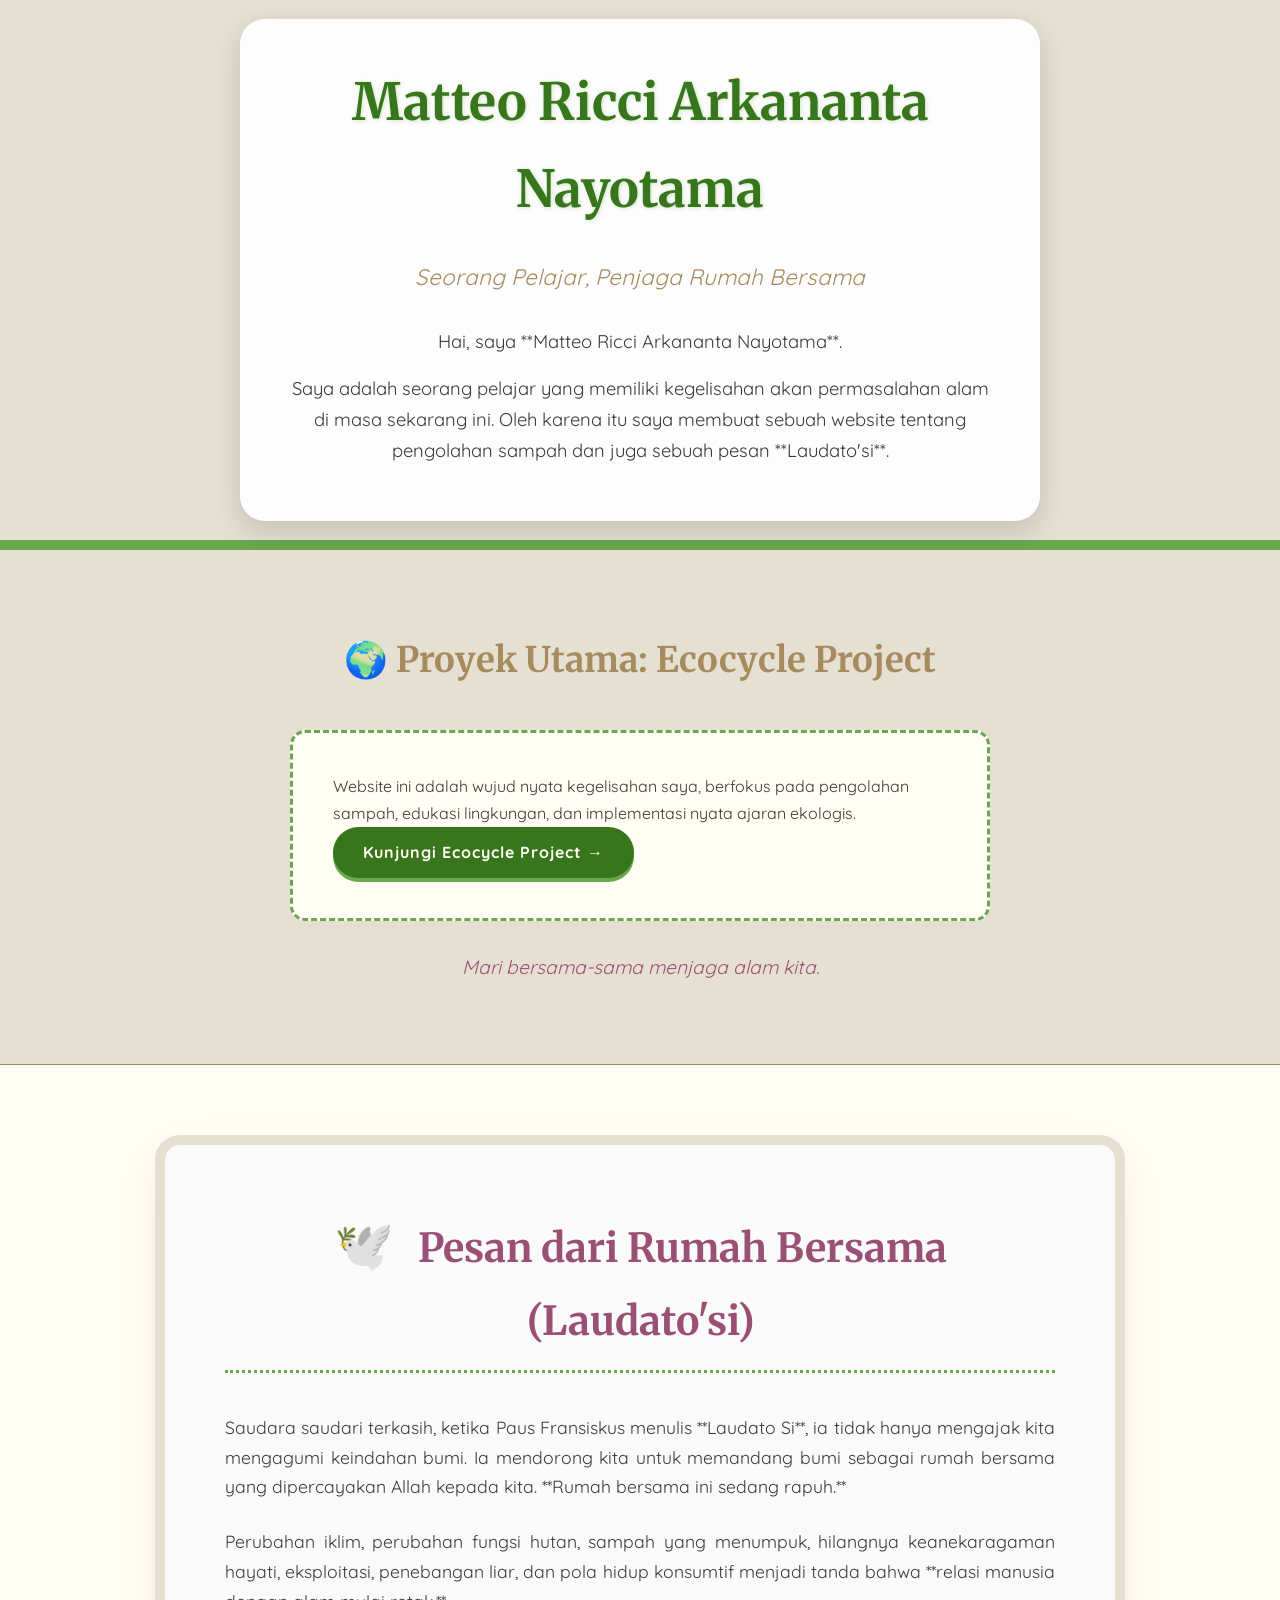
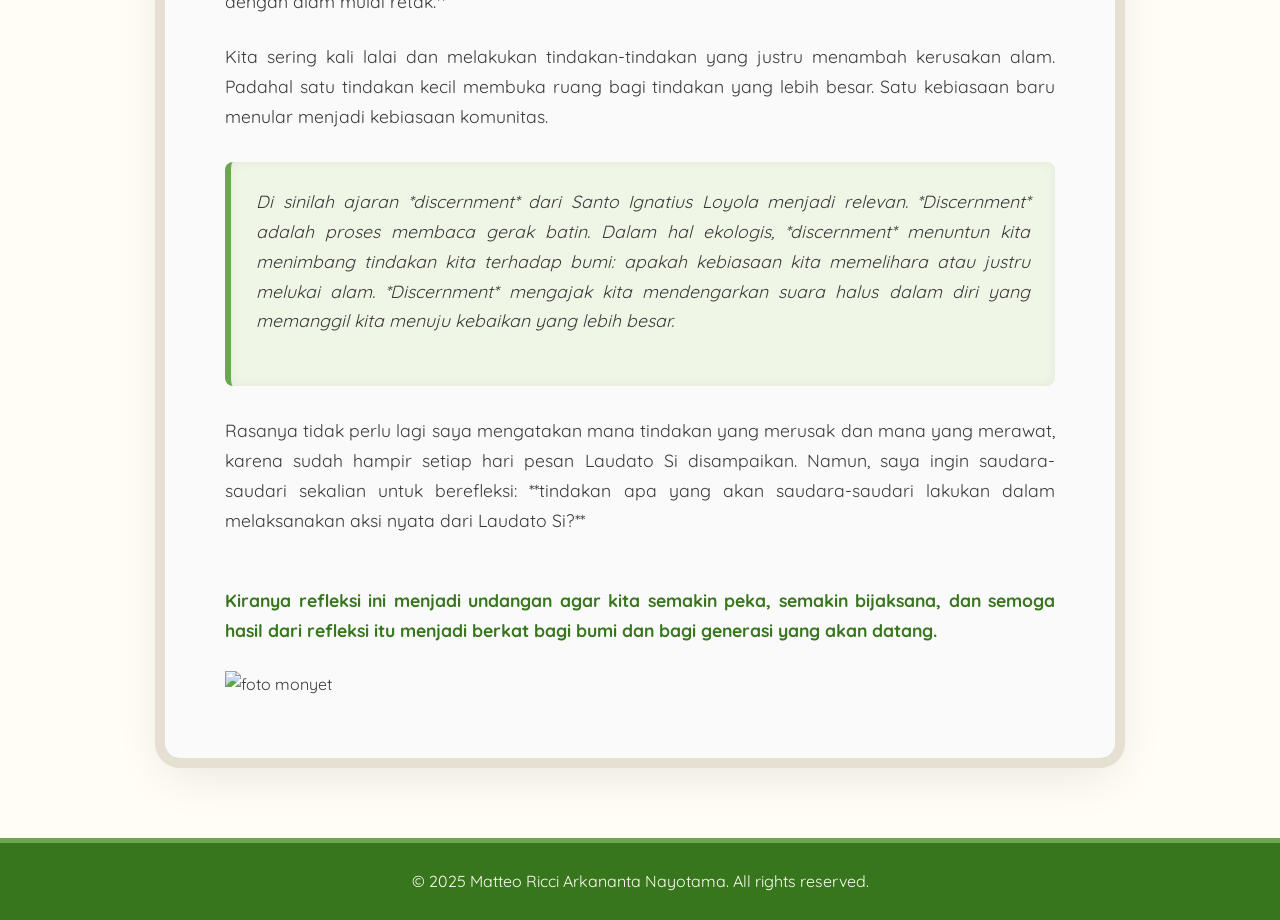
==== index.html @ f1dbd2af "Replace monkey image with a new URL" ====
<!DOCTYPE html>
<html lang="id">
<head>
    <meta charset="UTF-8">
    <meta name="viewport" content="width=device-width, initial-scale=1.0">
    <title>Portofolio Arka | Penjaga Rumah Bersama</title>
    <link href="https://fonts.googleapis.com/css2?family=Merriweather:wght@400;700&family=Quicksand:wght@300;500;700&display=swap" rel="stylesheet">
    <link rel="stylesheet" href="style.css">
</head>
<body>

    <header class="hero-section">
        <div class="hero-content">
            <h1 class="main-title">Matteo Ricci Arkananta Nayotama</h1>
            <p class="subtitle">Seorang Pelajar, Penjaga Rumah Bersama</p>
            <div class="introduction-box">
                <p>Hai, saya **Matteo Ricci Arkananta Nayotama**.</p>
                <p>Saya adalah seorang pelajar yang memiliki kegelisahan akan permasalahan alam di masa sekarang ini. Oleh karena itu saya membuat sebuah website tentang pengolahan sampah dan juga sebuah pesan **Laudato'si**.</p>
            </div>
        </div>
    </header>

    <section id="project" class="section project-section">
        <div class="container">
            <h2 class="section-heading">🌍 Proyek Utama: Ecocycle Project</h2>
            <div class="project-card">
                <p class="project-desc">Website ini adalah wujud nyata kegelisahan saya, berfokus pada pengolahan sampah, edukasi lingkungan, dan implementasi nyata ajaran ekologis.</p>
                <a href="https://Ecocycleproject.wordpress.com" target="_blank" class="cta-button">
                    Kunjungi Ecocycle Project <span class="arrow">→</span>
                </a>
            </div>
            <p class="closing-note">Mari bersama-sama menjaga alam kita.</p>
        </div>
    </section>
    
    <section id="laudato-si" class="section laudato-si-section">
        <div class="ghibli-paper">
            <h2 class="section-heading laudato-si-heading">
                <span class="dove-icon">🕊️</span> Pesan dari Rumah Bersama (Laudato'si)
            </h2>
            <div class="laudato-si-text">
                <p>Saudara saudari terkasih, ketika Paus Fransiskus menulis **Laudato Si**, ia tidak hanya mengajak kita mengagumi keindahan bumi. Ia mendorong kita untuk memandang bumi sebagai rumah bersama yang dipercayakan Allah kepada kita. **Rumah bersama ini sedang rapuh.**</p>

                <p>Perubahan iklim, perubahan fungsi hutan, sampah yang menumpuk, hilangnya keanekaragaman hayati, eksploitasi, penebangan liar, dan pola hidup konsumtif menjadi tanda bahwa **relasi manusia dengan alam mulai retak.**</p>

                <p>Kita sering kali lalai dan melakukan tindakan-tindakan yang justru menambah kerusakan alam. Padahal satu tindakan kecil membuka ruang bagi tindakan yang lebih besar. Satu kebiasaan baru menular menjadi kebiasaan komunitas.</p>

                <div class="discernment-quote">
                    <p>Di sinilah ajaran *discernment* dari Santo Ignatius Loyola menjadi relevan. *Discernment* adalah proses membaca gerak batin. Dalam hal ekologis, *discernment* menuntun kita menimbang tindakan kita terhadap bumi: apakah kebiasaan kita memelihara atau justru melukai alam. *Discernment* mengajak kita mendengarkan suara halus dalam diri yang memanggil kita menuju kebaikan yang lebih besar.</p>
                </div>
                
                <p>Rasanya tidak perlu lagi saya mengatakan mana tindakan yang merusak dan mana yang merawat, karena sudah hampir setiap hari pesan Laudato Si disampaikan. Namun, saya ingin saudara-saudari sekalian untuk berefleksi: **tindakan apa yang akan saudara-saudari lakukan dalam melaksanakan aksi nyata dari Laudato Si?**</p>
                
                <p class="closing-reflection">Kiranya refleksi ini menjadi undangan agar kita semakin peka, semakin bijaksana, dan semoga hasil dari refleksi itu menjadi berkat bagi bumi dan bagi generasi yang akan datang.</p>
            </div>
            <img src="https://png.pngtree.com/png-vector/20250528/ourmid/pngtree-cute-cartoon-monkey-hanging-from-vine-png-image_16395426.png" alt="foto monyet" class="profile-right">
        </div>
    </section>

    <footer>
        <p>&copy; 2025 Matteo Ricci Arkananta Nayotama. All rights reserved.</p>
    </footer>
</body>
</html>
---- style.css ----
/* --- 🎨 PALET WARNA ALAM & GHIBLI --- */
:root {
    --color-forest-green: #38761D; /* Hijau Utama (Hutan) */
    --color-moss-green: #6AA84F; /* Hijau Lumut (Aksen) */
    --color-earth-brown: #A68B5E; /* Cokelat Tanah */
    --color-paper-white: #FFFDF4; /* Putih Gading (Kertas Tua) */
    --color-warm-beige: #E6E0D3; /* Krem Hangat (Latar Belakang) */
    --color-text-dark: #3A3A3A; /* Teks Hitam Soft */
    --color-accent-pink: #9A5074; /* Aksen Ghibli (Soft Pink/Purple) */
}

/* --- 📝 RESET & TYPOGRAPHY --- */
* {
    margin: 0;
    padding: 0;
    box-sizing: border-box;
}

body {
    font-family: 'Quicksand', sans-serif;
    color: var(--color-text-dark);
    line-height: 1.7; /* Jarak baris yang nyaman (alami) */
    background-color: var(--color-warm-beige); /* Latar belakang hangat */
    min-height: 100vh;
}

.container {
    max-width: 1100px;
    margin: 0 auto;
    padding: 0 20px;
}

h1, h2, h3 {
    font-family: 'Merriweather', serif;
    color: var(--color-forest-green);
    margin-bottom: 0.5em;
}

.section {
    padding: 80px 0;
    position: relative;
    overflow: hidden;
}

.section-heading {
    font-size: 2.2em;
    text-align: center;
    margin-bottom: 40px;
    color: var(--color-earth-brown);
}

/* --- 1. PERKENALAN (HERO) --- */
.hero-section {
    background: url('./assets/forest.jpg') no-repeat center center/cover;
    min-height: 550px;
    display: flex;
    align-items: center;
    justify-content: center;
    text-align: center;
    border-bottom: 10px solid var(--color-moss-green); /* Garis batas lumut */
}

.hero-content {
    background-color: rgba(255, 255, 255, 0.95);
    padding: 40px 50px;
    border-radius: 25px;
    box-shadow: 0 10px 30px rgba(0, 0, 0, 0.15);
    max-width: 800px;
}

.main-title {
    font-size: 3.2em;
    color: var(--color-forest-green);
    text-shadow: 1px 1px 4px rgba(106, 168, 79, 0.3);
}

.subtitle {
    font-size: 1.4em;
    font-style: italic;
    color: var(--color-earth-brown);
    margin-bottom: 30px;
}

.introduction-box p {
    margin: 15px 0;
    font-size: 1.15em;
}

/* --- 2. PROYEK (ECOCYCLE) --- */
.project-section {
    background-color: var(--color-warm-beige);
    border-bottom: 1px solid var(--color-earth-brown);
}

.project-card {
    background: var(--color-paper-white);
    border-radius: 15px;
    padding: 40px;
    border: 3px dashed var(--color-moss-green); /* Border putus-putus alami */
    max-width: 700px;
    margin: 0 auto 30px;
    transition: transform 0.4s ease, box-shadow 0.4s ease;
}

.project-card:hover {
    transform: translateY(-8px);
    box-shadow: 0 15px 30px rgba(56, 118, 29, 0.2); /* Bayangan hijau saat hover */
}

.cta-button {
    display: inline-block;
    padding: 12px 30px;
    background-color: var(--color-forest-green);
    color: var(--color-paper-white);
    text-decoration: none;
    border-radius: 50px; /* Bentuk pil organik */
    font-weight: bold;
    letter-spacing: 1px;
    transition: background-color 0.3s, box-shadow 0.2s;
    box-shadow: 0 4px 0 var(--color-moss-green); /* Efek tombol 3D lembut */
}

.cta-button:hover {
    background-color: #559933;
    transform: translateY(2px);
    box-shadow: 0 2px 0 var(--color-moss-green);
}

.closing-note {
    font-style: italic;
    color: var(--color-accent-pink);
    margin-top: 25px;
    font-size: 1.2em;
    text-align: center;
}

/* --- 3. PESAN LAUDATO'SI (GHIBLI) --- */
.laudato-si-section {
    background-color: var(--color-paper-white);
}

.ghibli-paper {
    position: relative;
    max-width: 950px;
    margin: 0 auto;
    padding: 60px;
    /* Efek Kertas Ghibli: Border tebal dan bayangan berlapis */
    box-shadow: 0 0 0 10px var(--color-warm-beige), 0 15px 50px rgba(0, 0, 0, 0.1);
    border-radius: 15px;
    background-color: #FAFAFA; /* Sedikit off-white */
    z-index: 10;
}

.laudato-si-heading {
    color: var(--color-accent-pink);
    border-bottom: 3px dotted var(--color-moss-green); /* Garis bawah putus-putus alami */
    padding-bottom: 15px;
    margin-bottom: 40px;
    font-size: 2.5em;
}

.dove-icon {
    font-size: 1.2em;
    margin-right: 15px;
}

.laudato-si-text p {
    margin-bottom: 25px;
    text-align: justify;
    font-size: 1.1em;
}

.discernment-quote {
    background-color: #F0F6E6; /* Hijau sangat muda */
    border-left: 6px solid var(--color-moss-green);
    padding: 25px;
    margin: 30px 0;
    font-style: italic;
    border-radius: 8px;
    box-shadow: inset 0 0 12px rgba(0, 0, 0, 0.05);
}

.closing-reflection {
    font-weight: 700;
    text-align: center;
    margin-top: 50px;
    font-size: 1.3em;
    color: var(--color-forest-green);
}

/* --- DEKORASI ALAM (DECO) --- */
.nature-deco {
    position: absolute;
    width: 120px;
    opacity: 0.6;
    z-index: 5;
}

.deer-right {
    bottom: -30px; /* Sedikit keluar dari bingkai */
    right: -20px;
    transform: rotate(-5deg);
}

/* --- FOOTER --- */
footer {
    text-align: center;
    padding: 25px;
    background-color: var(--color-forest-green);
    color: var(--color-paper-white);
    font-size: 1em;
    border-top: 5px solid var(--color-moss-green);
}
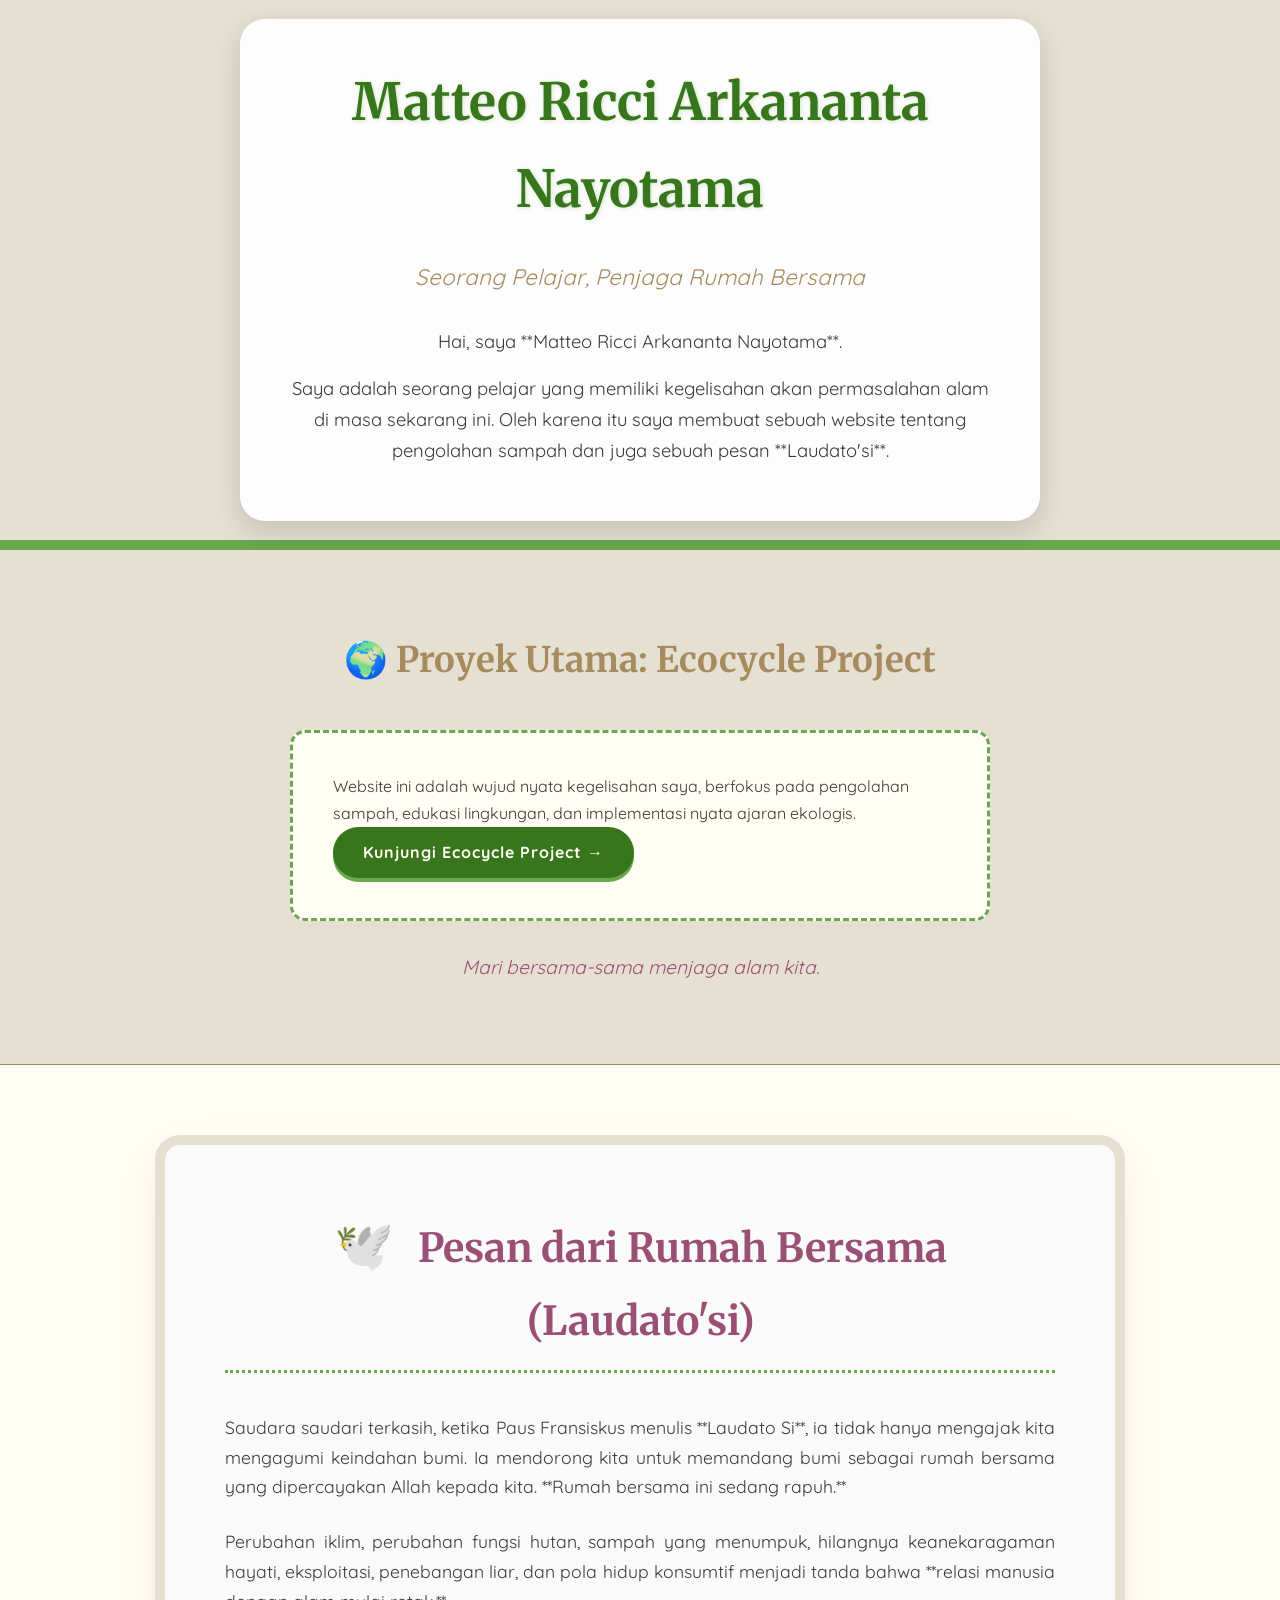
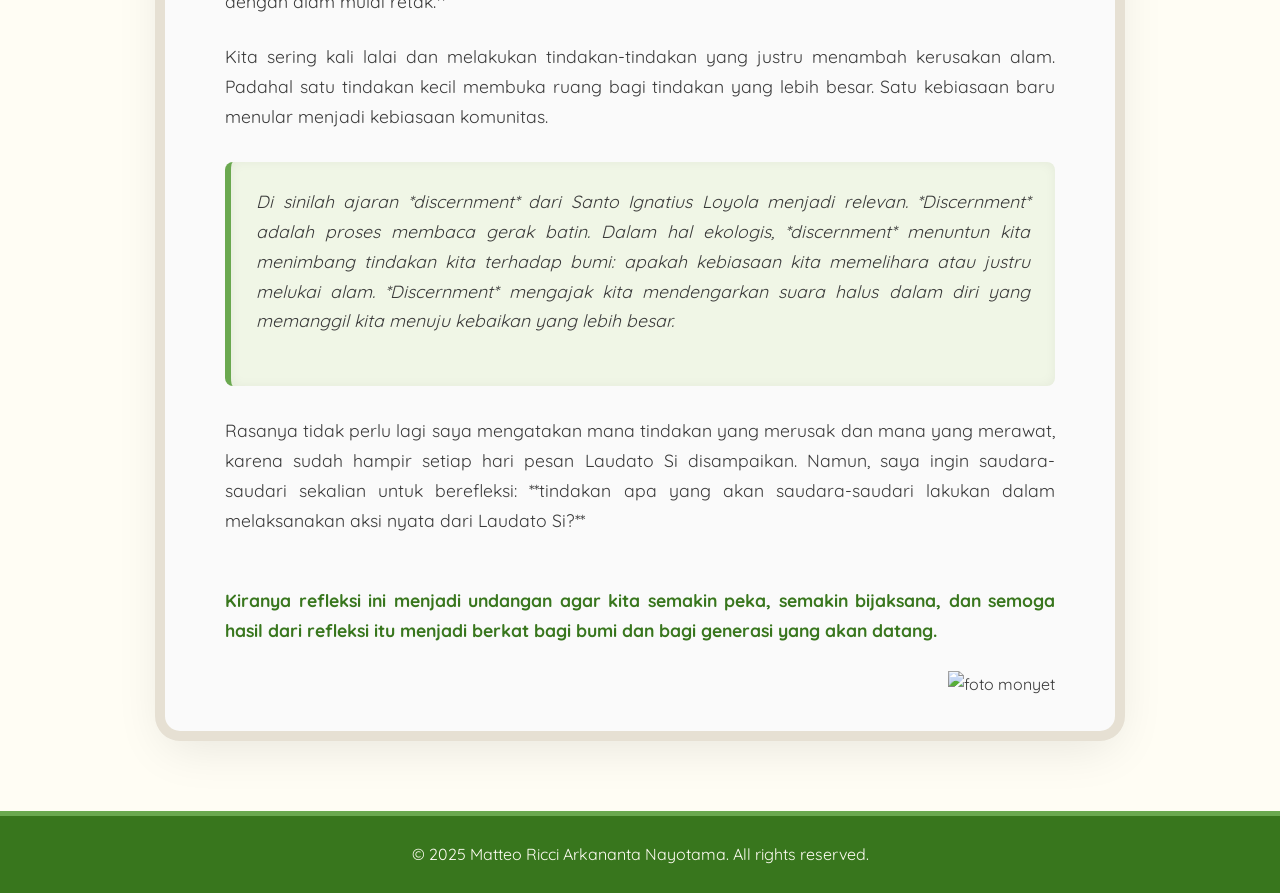
==== commit 23ee5dd0: "Align image to the right in index.html" ====
--- a/index.html
+++ b/index.html
@@ -53,7 +53,7 @@
                 
                 <p class="closing-reflection">Kiranya refleksi ini menjadi undangan agar kita semakin peka, semakin bijaksana, dan semoga hasil dari refleksi itu menjadi berkat bagi bumi dan bagi generasi yang akan datang.</p>
             </div>
-            <img src="https://png.pngtree.com/png-vector/20250528/ourmid/pngtree-cute-cartoon-monkey-hanging-from-vine-png-image_16395426.png" alt="foto monyet" class="profile-right">
+            <img align="right" src="https://png.pngtree.com/png-vector/20250528/ourmid/pngtree-cute-cartoon-monkey-hanging-from-vine-png-image_16395426.png" alt="foto monyet" class="profile-right">
         </div>
     </section>
 
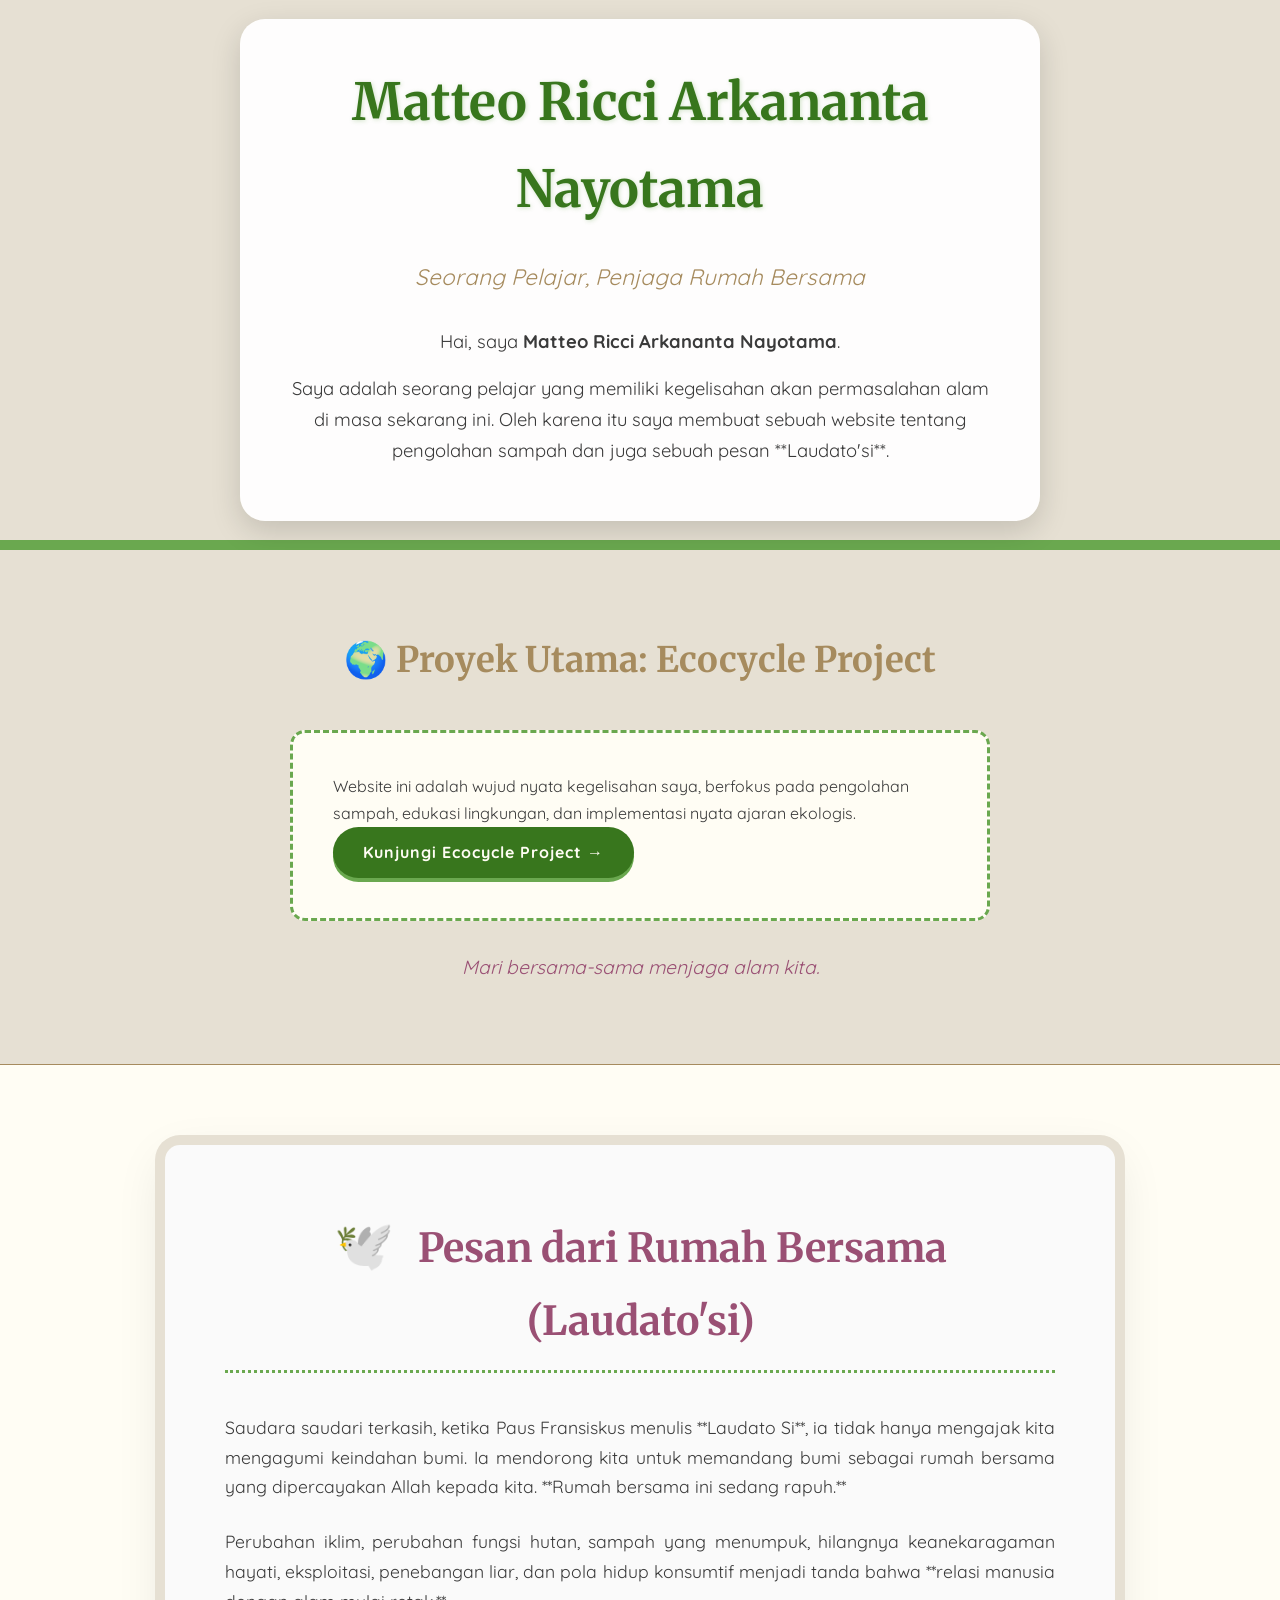
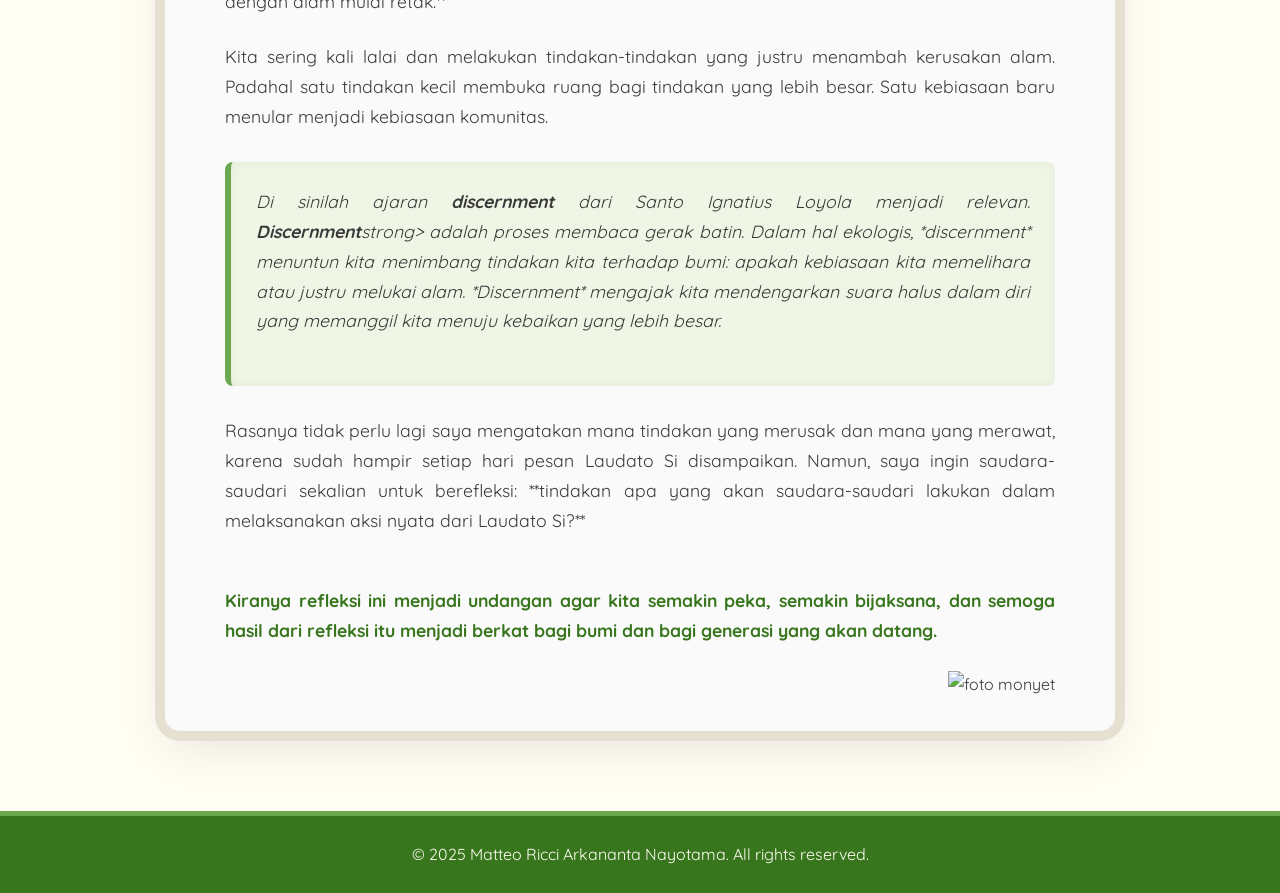
==== commit 47648a0e: "Update text formatting in index.html" ====
--- a/index.html
+++ b/index.html
@@ -14,7 +14,7 @@
             <h1 class="main-title">Matteo Ricci Arkananta Nayotama</h1>
             <p class="subtitle">Seorang Pelajar, Penjaga Rumah Bersama</p>
             <div class="introduction-box">
-                <p>Hai, saya **Matteo Ricci Arkananta Nayotama**.</p>
+                <p>Hai, saya <b>Matteo Ricci Arkananta Nayotama</b>.</p>
                 <p>Saya adalah seorang pelajar yang memiliki kegelisahan akan permasalahan alam di masa sekarang ini. Oleh karena itu saya membuat sebuah website tentang pengolahan sampah dan juga sebuah pesan **Laudato'si**.</p>
             </div>
         </div>
@@ -46,7 +46,7 @@
                 <p>Kita sering kali lalai dan melakukan tindakan-tindakan yang justru menambah kerusakan alam. Padahal satu tindakan kecil membuka ruang bagi tindakan yang lebih besar. Satu kebiasaan baru menular menjadi kebiasaan komunitas.</p>
 
                 <div class="discernment-quote">
-                    <p>Di sinilah ajaran *discernment* dari Santo Ignatius Loyola menjadi relevan. *Discernment* adalah proses membaca gerak batin. Dalam hal ekologis, *discernment* menuntun kita menimbang tindakan kita terhadap bumi: apakah kebiasaan kita memelihara atau justru melukai alam. *Discernment* mengajak kita mendengarkan suara halus dalam diri yang memanggil kita menuju kebaikan yang lebih besar.</p>
+                    <p>Di sinilah ajaran <strong>discernment</strong> dari Santo Ignatius Loyola menjadi relevan. <strong>Discernment</strong>strong> adalah proses membaca gerak batin. Dalam hal ekologis, *discernment* menuntun kita menimbang tindakan kita terhadap bumi: apakah kebiasaan kita memelihara atau justru melukai alam. *Discernment* mengajak kita mendengarkan suara halus dalam diri yang memanggil kita menuju kebaikan yang lebih besar.</p>
                 </div>
                 
                 <p>Rasanya tidak perlu lagi saya mengatakan mana tindakan yang merusak dan mana yang merawat, karena sudah hampir setiap hari pesan Laudato Si disampaikan. Namun, saya ingin saudara-saudari sekalian untuk berefleksi: **tindakan apa yang akan saudara-saudari lakukan dalam melaksanakan aksi nyata dari Laudato Si?**</p>
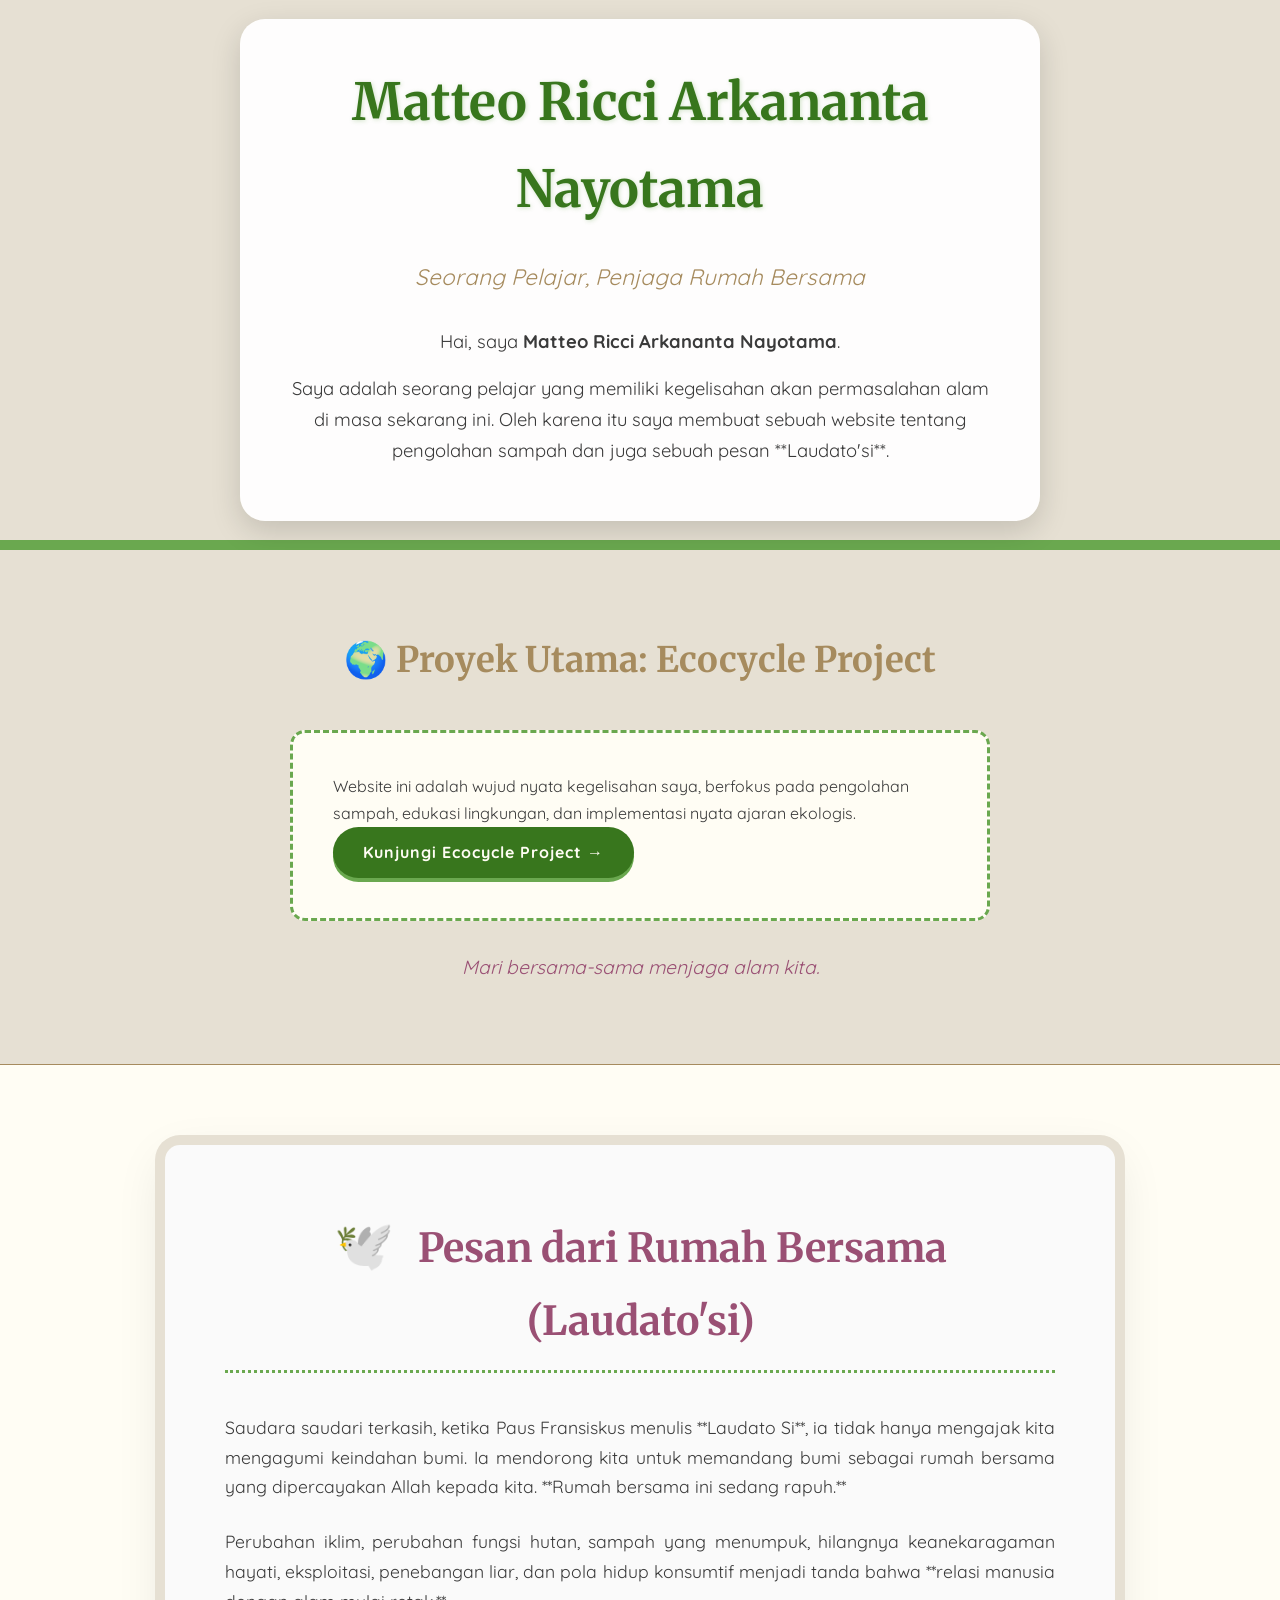
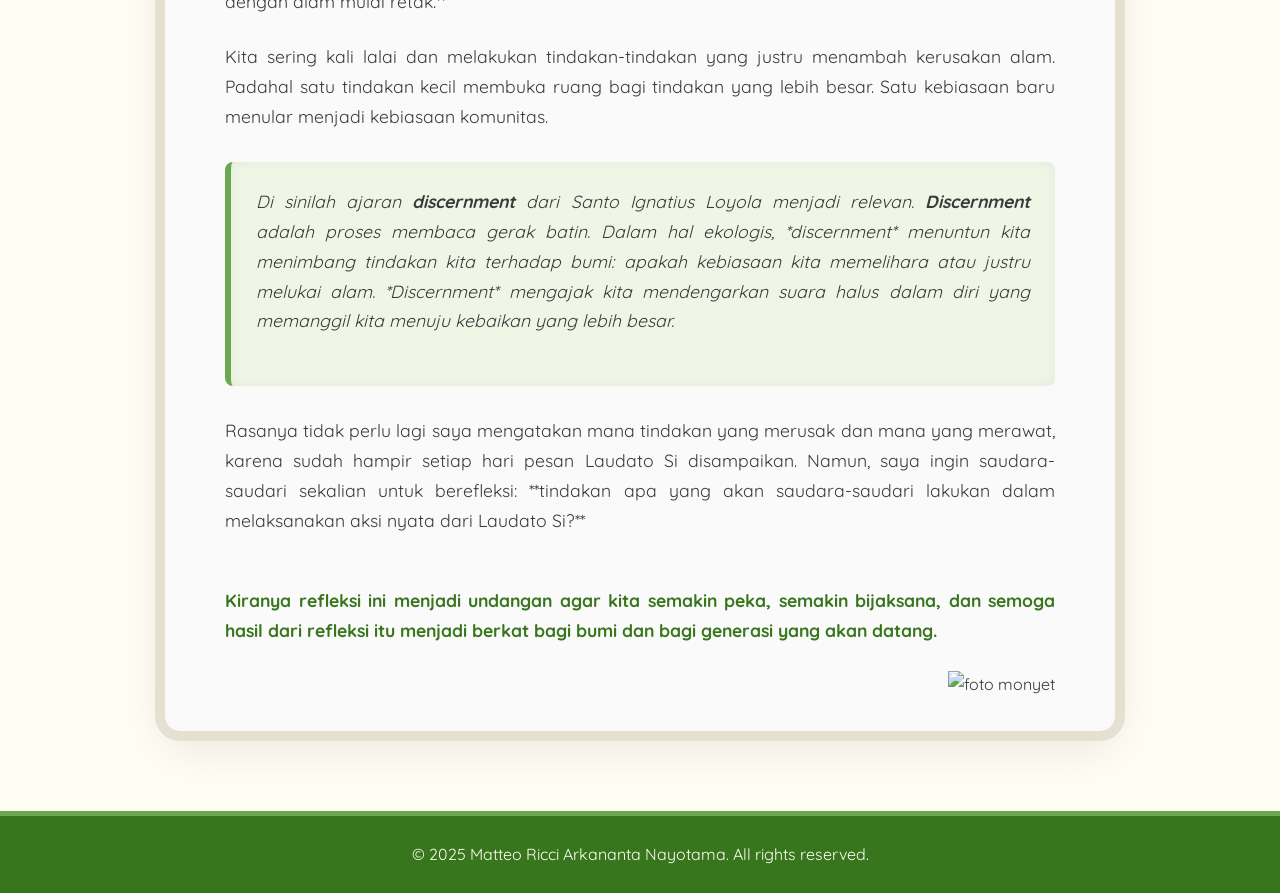
==== commit 5a5ab542: "Fix HTML formatting and correct discernment quote" ====
--- a/index.html
+++ b/index.html
@@ -46,7 +46,7 @@
                 <p>Kita sering kali lalai dan melakukan tindakan-tindakan yang justru menambah kerusakan alam. Padahal satu tindakan kecil membuka ruang bagi tindakan yang lebih besar. Satu kebiasaan baru menular menjadi kebiasaan komunitas.</p>
 
                 <div class="discernment-quote">
-                    <p>Di sinilah ajaran <strong>discernment</strong> dari Santo Ignatius Loyola menjadi relevan. <strong>Discernment</strong>strong> adalah proses membaca gerak batin. Dalam hal ekologis, *discernment* menuntun kita menimbang tindakan kita terhadap bumi: apakah kebiasaan kita memelihara atau justru melukai alam. *Discernment* mengajak kita mendengarkan suara halus dalam diri yang memanggil kita menuju kebaikan yang lebih besar.</p>
+                    <p>Di sinilah ajaran <strong>discernment</strong> dari Santo Ignatius Loyola menjadi relevan. <strong>Discernment</strong> adalah proses membaca gerak batin. Dalam hal ekologis, *discernment* menuntun kita menimbang tindakan kita terhadap bumi: apakah kebiasaan kita memelihara atau justru melukai alam. *Discernment* mengajak kita mendengarkan suara halus dalam diri yang memanggil kita menuju kebaikan yang lebih besar.</p>
                 </div>
                 
                 <p>Rasanya tidak perlu lagi saya mengatakan mana tindakan yang merusak dan mana yang merawat, karena sudah hampir setiap hari pesan Laudato Si disampaikan. Namun, saya ingin saudara-saudari sekalian untuk berefleksi: **tindakan apa yang akan saudara-saudari lakukan dalam melaksanakan aksi nyata dari Laudato Si?**</p>
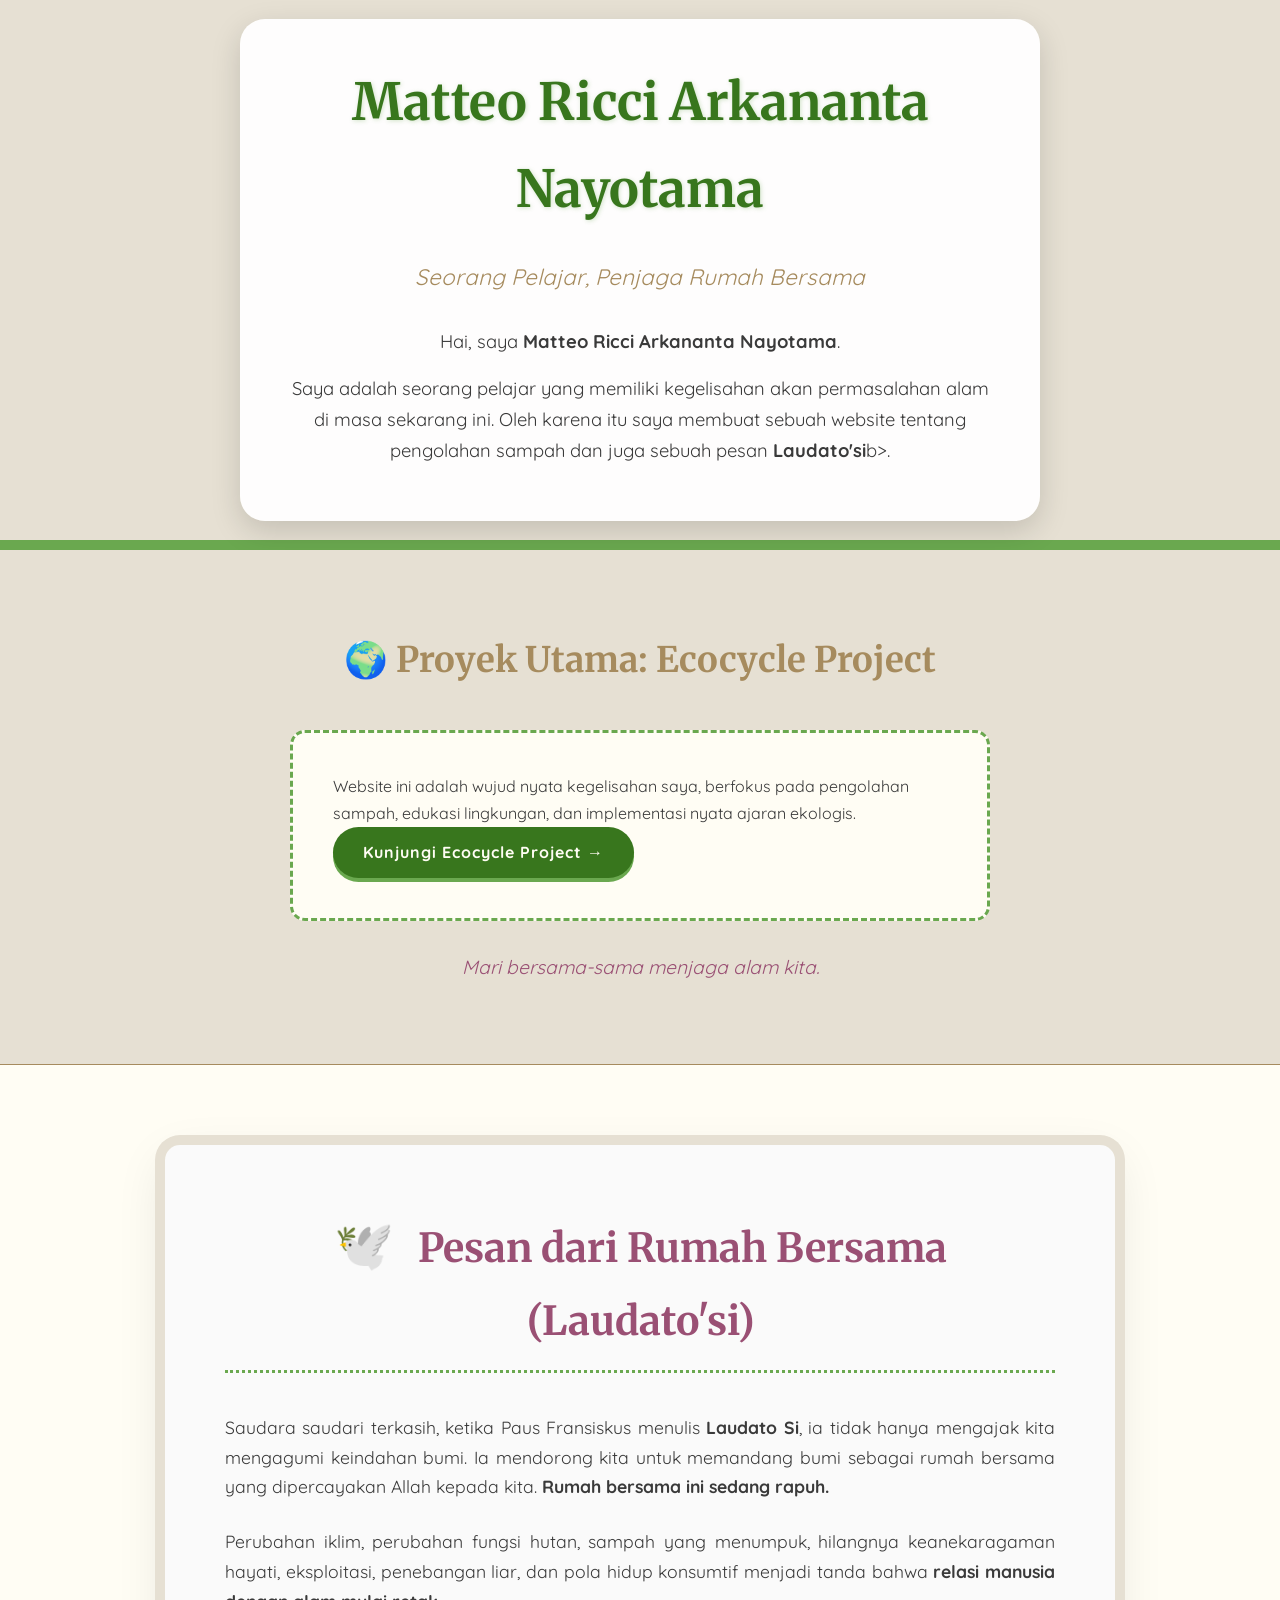
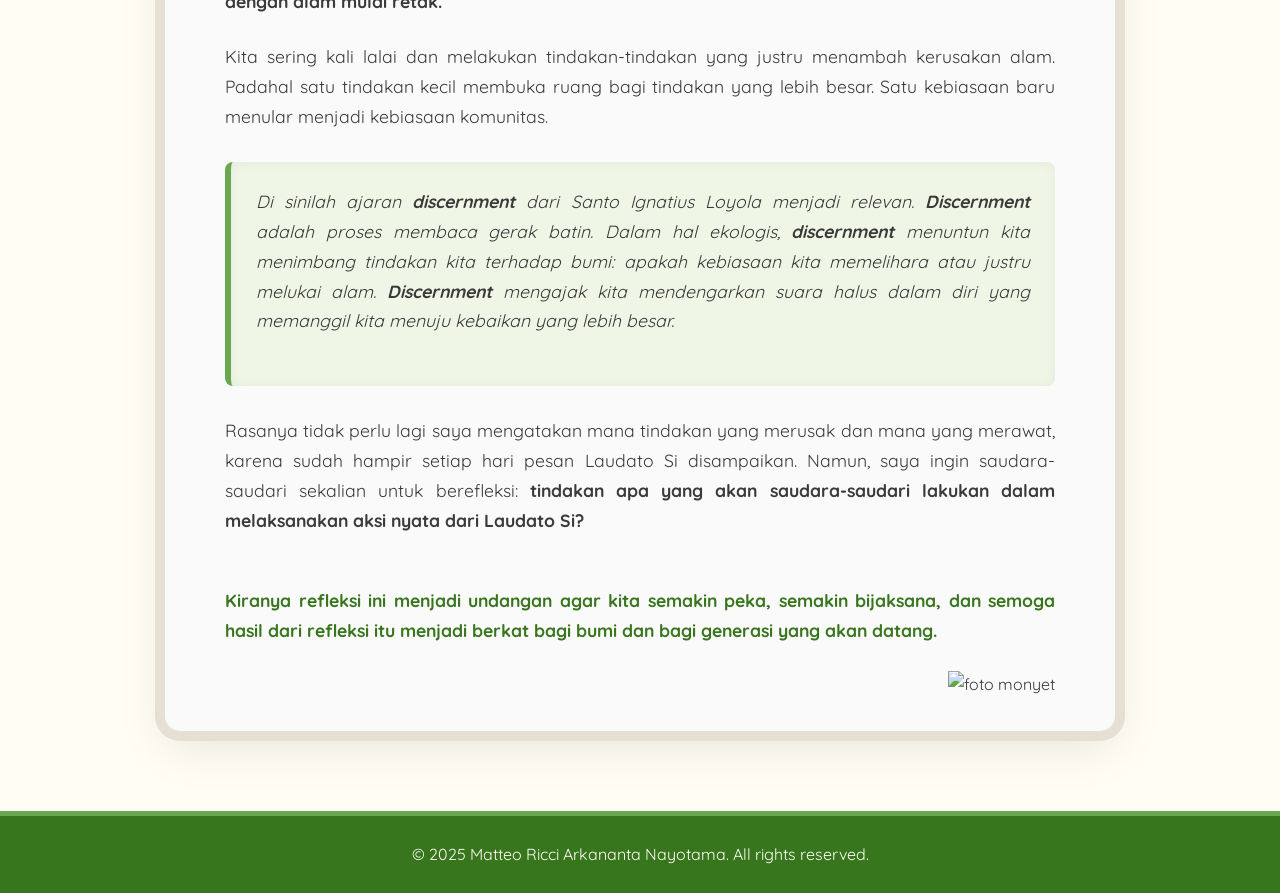
==== commit c37e60f9: "Update index.html" ====
--- a/index.html
+++ b/index.html
@@ -15,7 +15,7 @@
             <p class="subtitle">Seorang Pelajar, Penjaga Rumah Bersama</p>
             <div class="introduction-box">
                 <p>Hai, saya <b>Matteo Ricci Arkananta Nayotama</b>.</p>
-                <p>Saya adalah seorang pelajar yang memiliki kegelisahan akan permasalahan alam di masa sekarang ini. Oleh karena itu saya membuat sebuah website tentang pengolahan sampah dan juga sebuah pesan **Laudato'si**.</p>
+                <p>Saya adalah seorang pelajar yang memiliki kegelisahan akan permasalahan alam di masa sekarang ini. Oleh karena itu saya membuat sebuah website tentang pengolahan sampah dan juga sebuah pesan <b>Laudato'si</b>b></b>.</p>
             </div>
         </div>
     </header>
@@ -39,17 +39,17 @@
                 <span class="dove-icon">🕊️</span> Pesan dari Rumah Bersama (Laudato'si)
             </h2>
             <div class="laudato-si-text">
-                <p>Saudara saudari terkasih, ketika Paus Fransiskus menulis **Laudato Si**, ia tidak hanya mengajak kita mengagumi keindahan bumi. Ia mendorong kita untuk memandang bumi sebagai rumah bersama yang dipercayakan Allah kepada kita. **Rumah bersama ini sedang rapuh.**</p>
+                <p>Saudara saudari terkasih, ketika Paus Fransiskus menulis <b>Laudato Si</b>, ia tidak hanya mengajak kita mengagumi keindahan bumi. Ia mendorong kita untuk memandang bumi sebagai rumah bersama yang dipercayakan Allah kepada kita. <b>Rumah bersama ini sedang rapuh.</b></p>
 
-                <p>Perubahan iklim, perubahan fungsi hutan, sampah yang menumpuk, hilangnya keanekaragaman hayati, eksploitasi, penebangan liar, dan pola hidup konsumtif menjadi tanda bahwa **relasi manusia dengan alam mulai retak.**</p>
+                <p>Perubahan iklim, perubahan fungsi hutan, sampah yang menumpuk, hilangnya keanekaragaman hayati, eksploitasi, penebangan liar, dan pola hidup konsumtif menjadi tanda bahwa <b>relasi manusia dengan alam mulai retak.</b></p>
 
                 <p>Kita sering kali lalai dan melakukan tindakan-tindakan yang justru menambah kerusakan alam. Padahal satu tindakan kecil membuka ruang bagi tindakan yang lebih besar. Satu kebiasaan baru menular menjadi kebiasaan komunitas.</p>
 
                 <div class="discernment-quote">
-                    <p>Di sinilah ajaran <strong>discernment</strong> dari Santo Ignatius Loyola menjadi relevan. <strong>Discernment</strong> adalah proses membaca gerak batin. Dalam hal ekologis, *discernment* menuntun kita menimbang tindakan kita terhadap bumi: apakah kebiasaan kita memelihara atau justru melukai alam. *Discernment* mengajak kita mendengarkan suara halus dalam diri yang memanggil kita menuju kebaikan yang lebih besar.</p>
+                    <p>Di sinilah ajaran <strong>discernment</strong> dari Santo Ignatius Loyola menjadi relevan. <strong>Discernment</strong> adalah proses membaca gerak batin. Dalam hal ekologis, <strong>discernment</strong> menuntun kita menimbang tindakan kita terhadap bumi: apakah kebiasaan kita memelihara atau justru melukai alam. <strong>Discernment</strong> mengajak kita mendengarkan suara halus dalam diri yang memanggil kita menuju kebaikan yang lebih besar.</p>
                 </div>
                 
-                <p>Rasanya tidak perlu lagi saya mengatakan mana tindakan yang merusak dan mana yang merawat, karena sudah hampir setiap hari pesan Laudato Si disampaikan. Namun, saya ingin saudara-saudari sekalian untuk berefleksi: **tindakan apa yang akan saudara-saudari lakukan dalam melaksanakan aksi nyata dari Laudato Si?**</p>
+                <p>Rasanya tidak perlu lagi saya mengatakan mana tindakan yang merusak dan mana yang merawat, karena sudah hampir setiap hari pesan Laudato Si disampaikan. Namun, saya ingin saudara-saudari sekalian untuk berefleksi: <b>tindakan apa yang akan saudara-saudari lakukan dalam melaksanakan aksi nyata dari Laudato Si?</b></p>
                 
                 <p class="closing-reflection">Kiranya refleksi ini menjadi undangan agar kita semakin peka, semakin bijaksana, dan semoga hasil dari refleksi itu menjadi berkat bagi bumi dan bagi generasi yang akan datang.</p>
             </div>
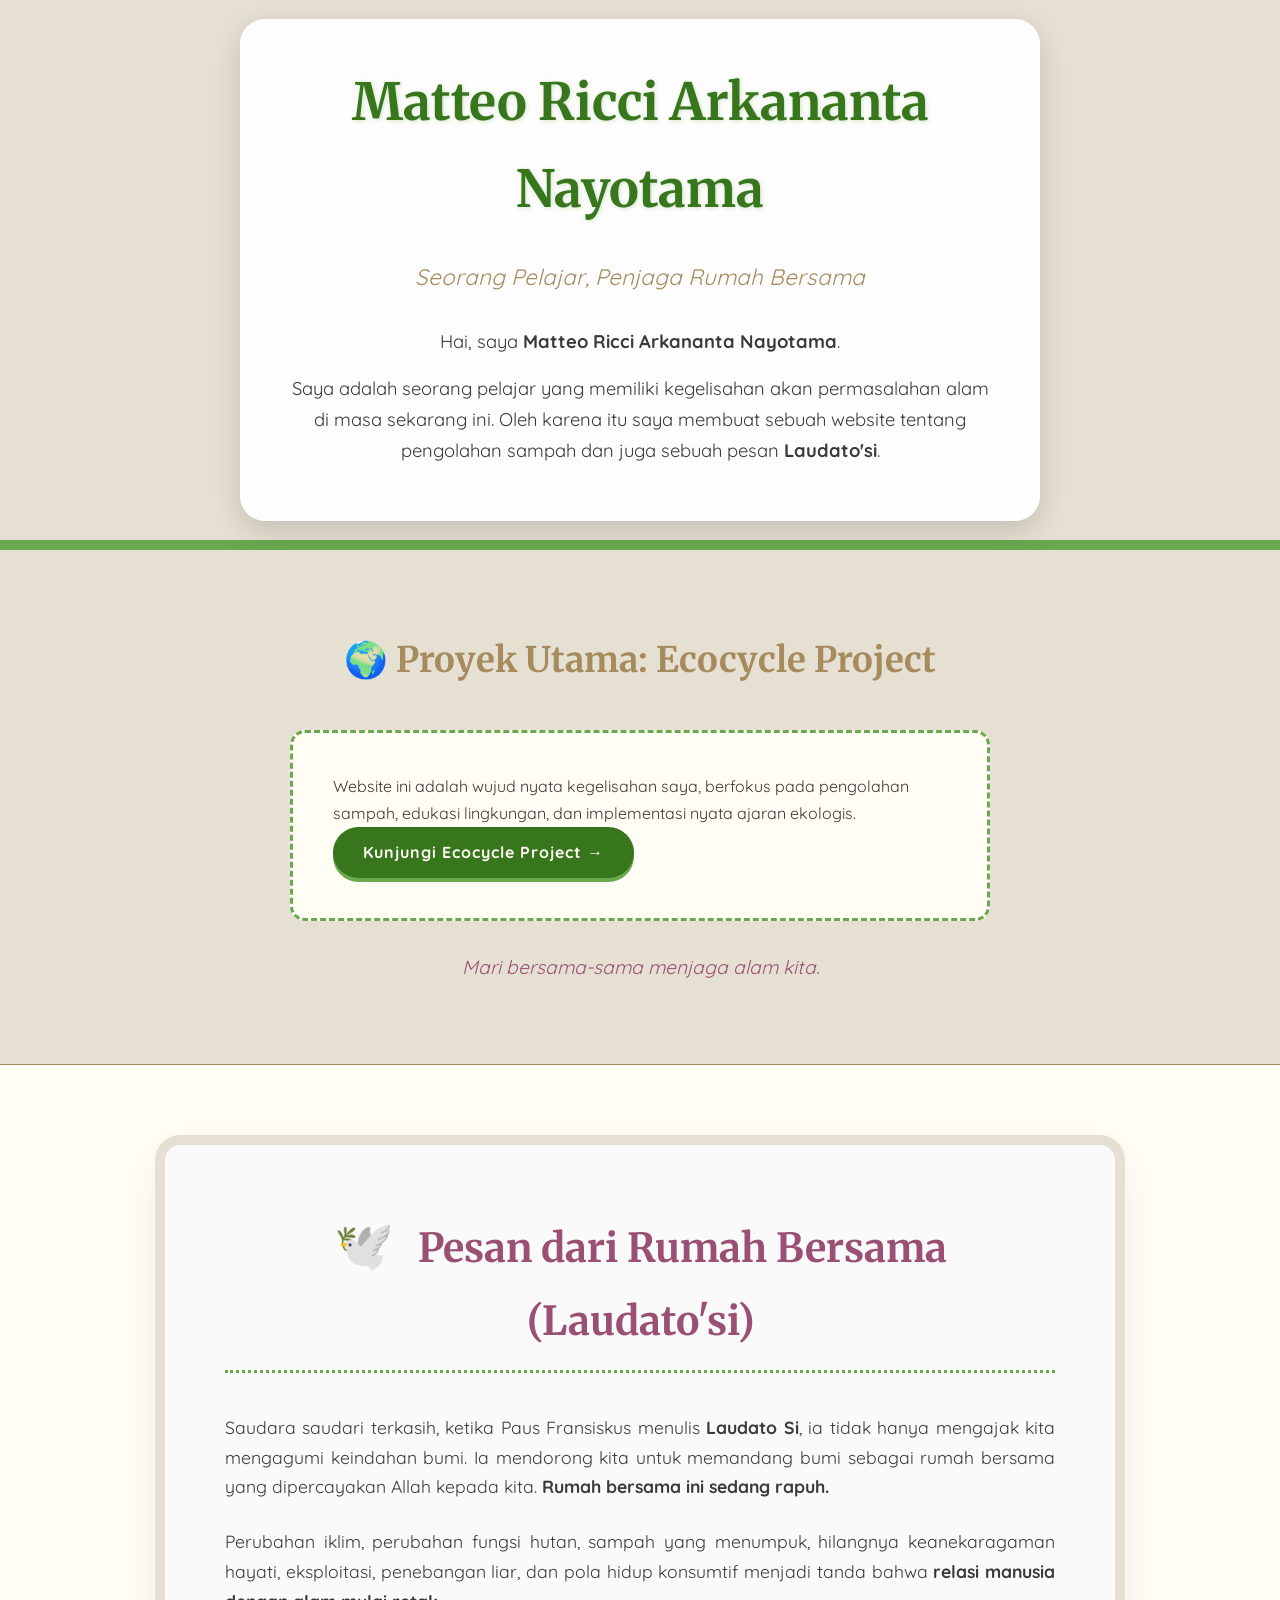
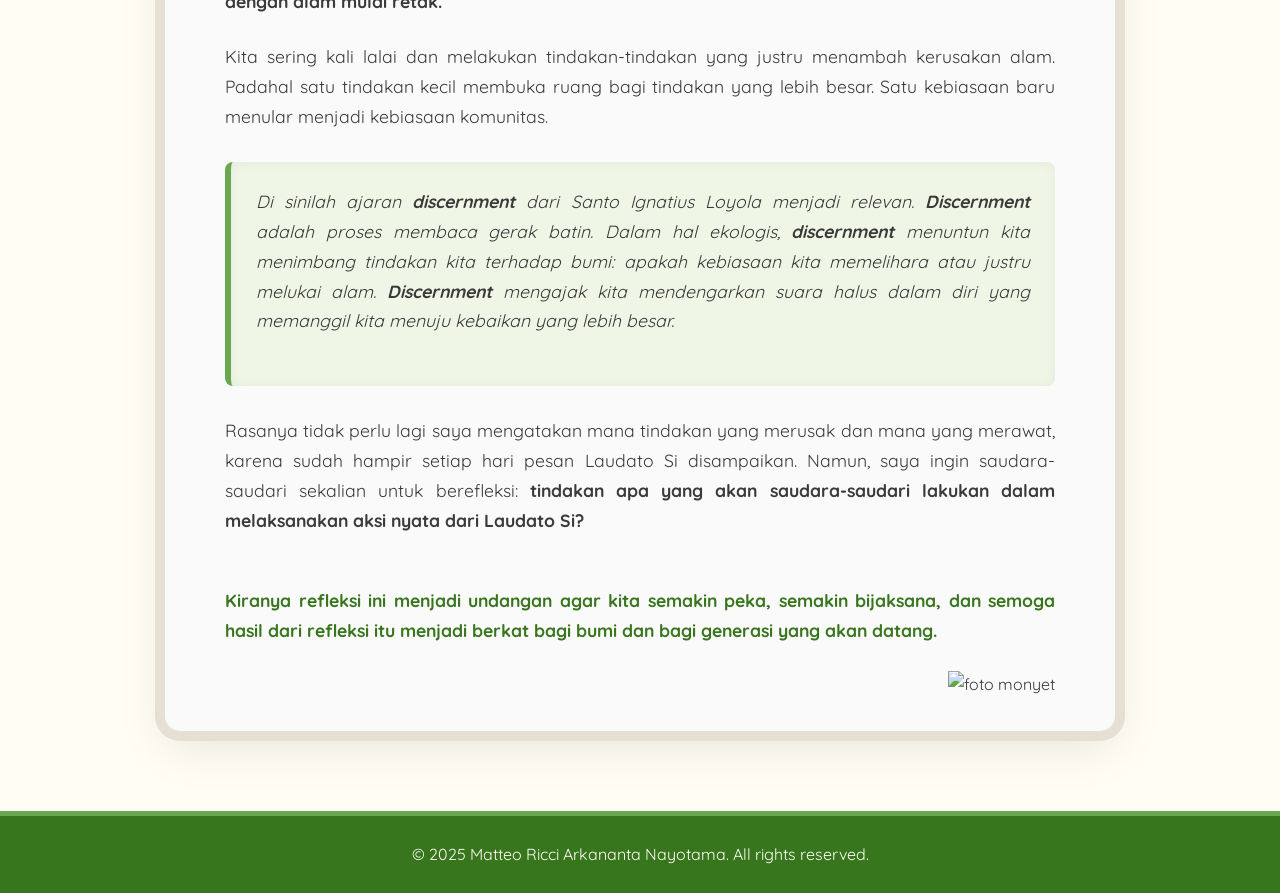
==== commit 9dc873db: "update" ====
--- a/index.html
+++ b/index.html
@@ -15,7 +15,7 @@
             <p class="subtitle">Seorang Pelajar, Penjaga Rumah Bersama</p>
             <div class="introduction-box">
                 <p>Hai, saya <b>Matteo Ricci Arkananta Nayotama</b>.</p>
-                <p>Saya adalah seorang pelajar yang memiliki kegelisahan akan permasalahan alam di masa sekarang ini. Oleh karena itu saya membuat sebuah website tentang pengolahan sampah dan juga sebuah pesan <b>Laudato'si</b>b></b>.</p>
+                <p>Saya adalah seorang pelajar yang memiliki kegelisahan akan permasalahan alam di masa sekarang ini. Oleh karena itu saya membuat sebuah website tentang pengolahan sampah dan juga sebuah pesan <b>Laudato'si</b></b>.</p>
             </div>
         </div>
     </header>
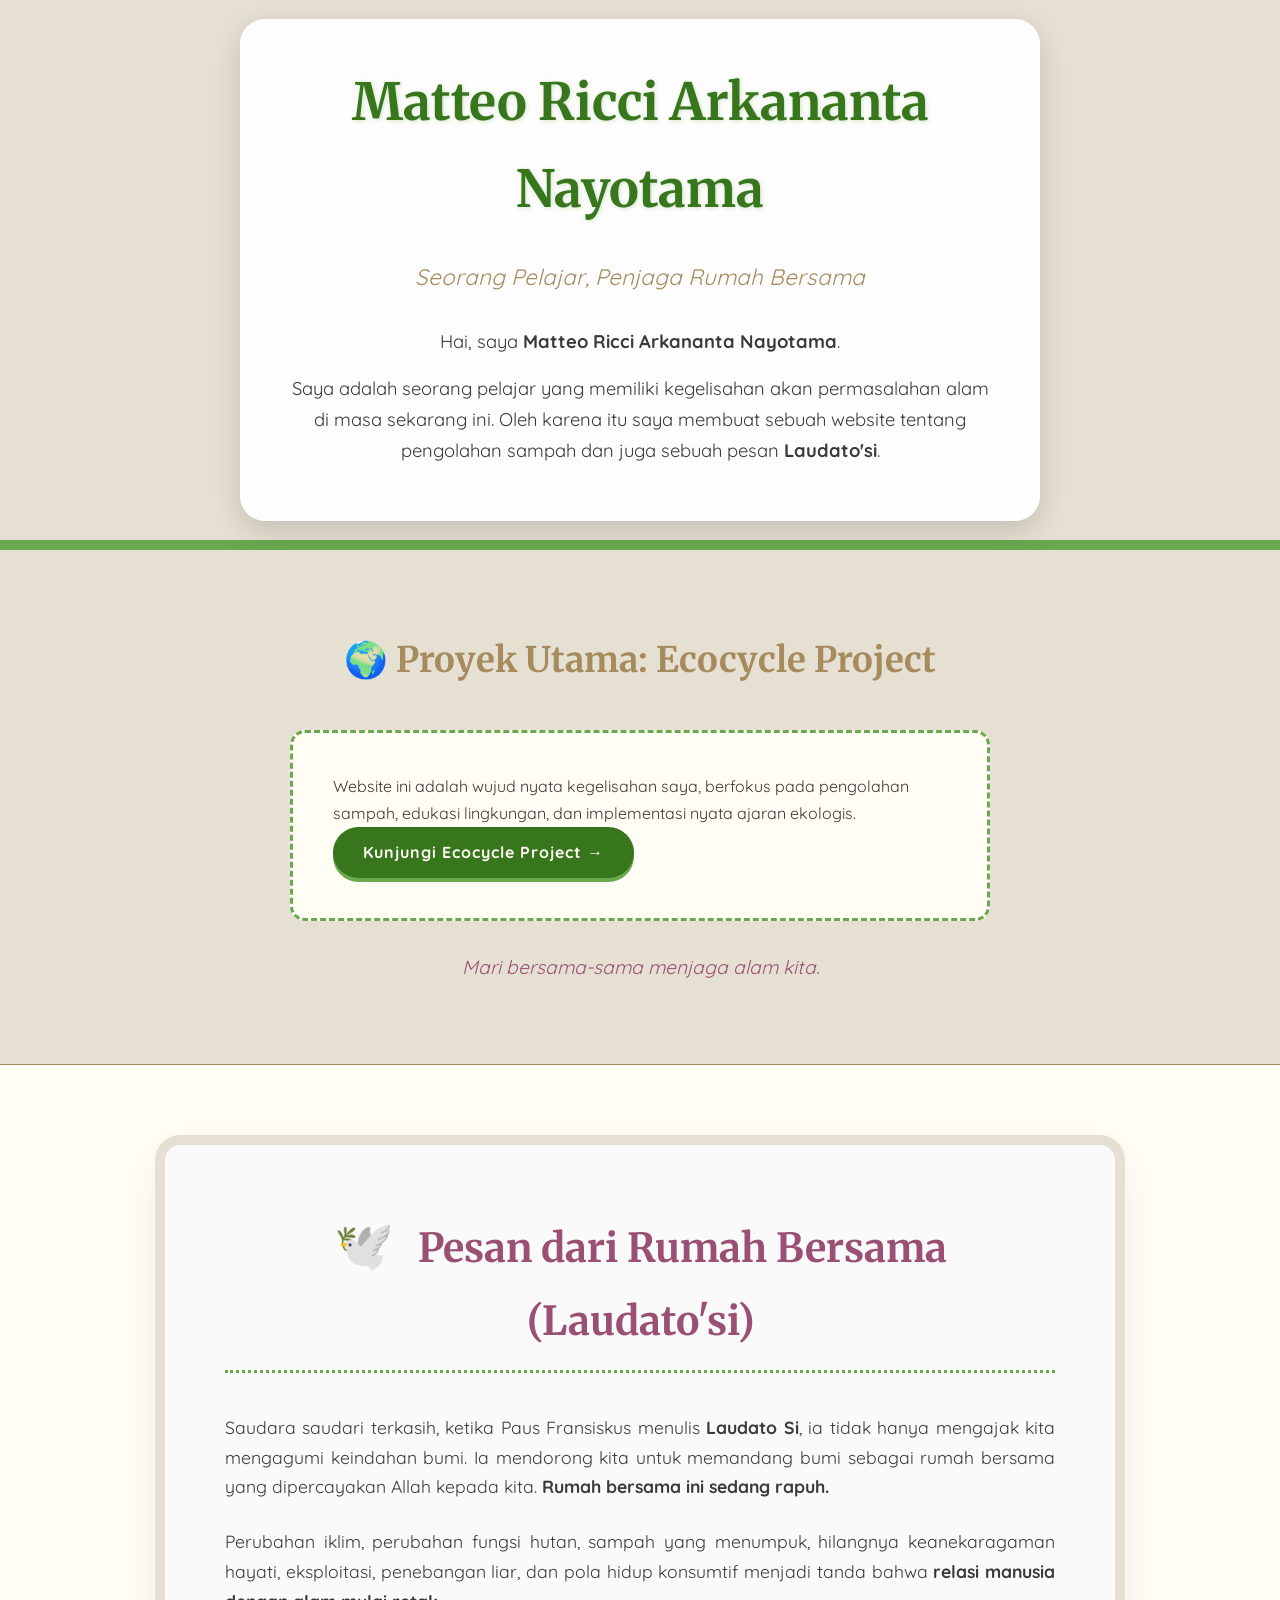
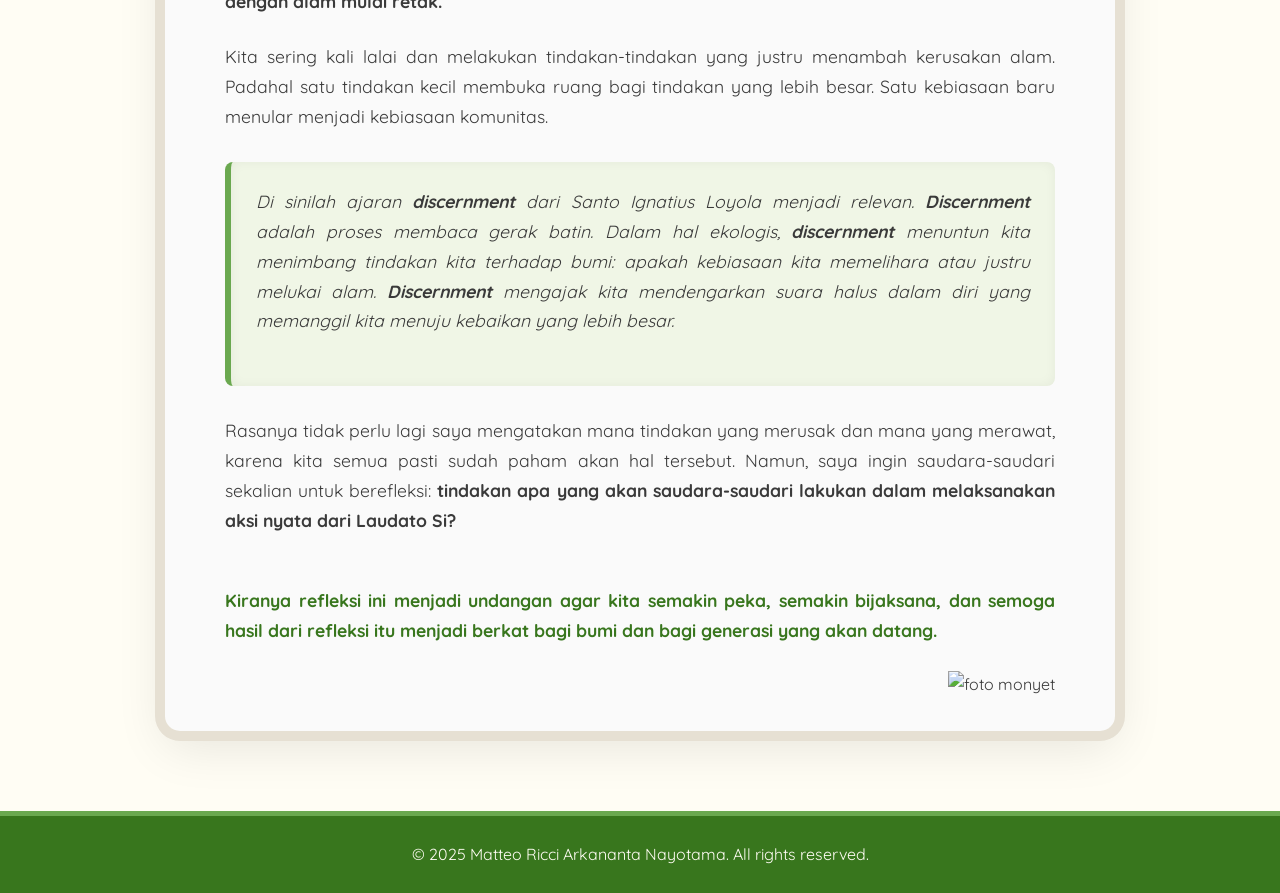
==== commit d4bae021: "update index.html" ====
--- a/index.html
+++ b/index.html
@@ -49,7 +49,7 @@
                     <p>Di sinilah ajaran <strong>discernment</strong> dari Santo Ignatius Loyola menjadi relevan. <strong>Discernment</strong> adalah proses membaca gerak batin. Dalam hal ekologis, <strong>discernment</strong> menuntun kita menimbang tindakan kita terhadap bumi: apakah kebiasaan kita memelihara atau justru melukai alam. <strong>Discernment</strong> mengajak kita mendengarkan suara halus dalam diri yang memanggil kita menuju kebaikan yang lebih besar.</p>
                 </div>
                 
-                <p>Rasanya tidak perlu lagi saya mengatakan mana tindakan yang merusak dan mana yang merawat, karena sudah hampir setiap hari pesan Laudato Si disampaikan. Namun, saya ingin saudara-saudari sekalian untuk berefleksi: <b>tindakan apa yang akan saudara-saudari lakukan dalam melaksanakan aksi nyata dari Laudato Si?</b></p>
+                <p>Rasanya tidak perlu lagi saya mengatakan mana tindakan yang merusak dan mana yang merawat, karena kita semua pasti sudah paham akan hal tersebut. Namun, saya ingin saudara-saudari sekalian untuk berefleksi: <b>tindakan apa yang akan saudara-saudari lakukan dalam melaksanakan aksi nyata dari Laudato Si?</b></p>
                 
                 <p class="closing-reflection">Kiranya refleksi ini menjadi undangan agar kita semakin peka, semakin bijaksana, dan semoga hasil dari refleksi itu menjadi berkat bagi bumi dan bagi generasi yang akan datang.</p>
             </div>
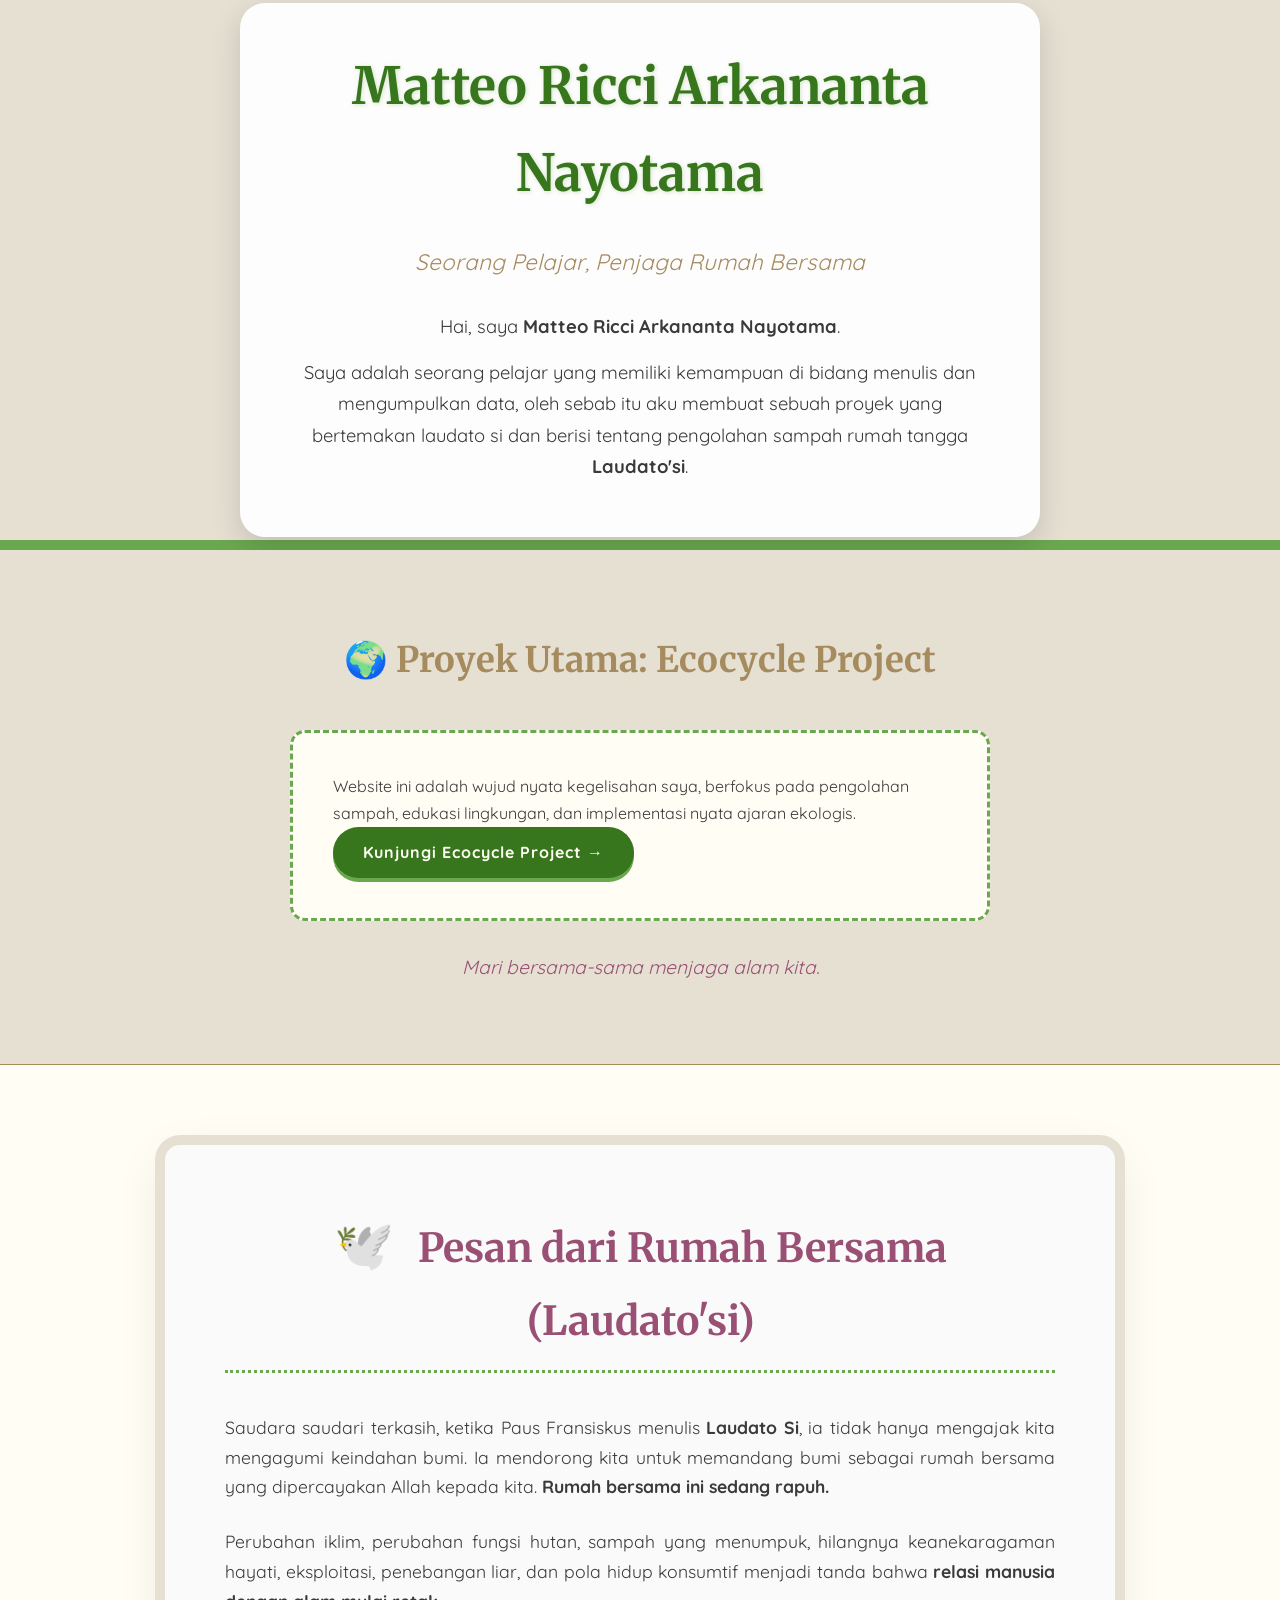
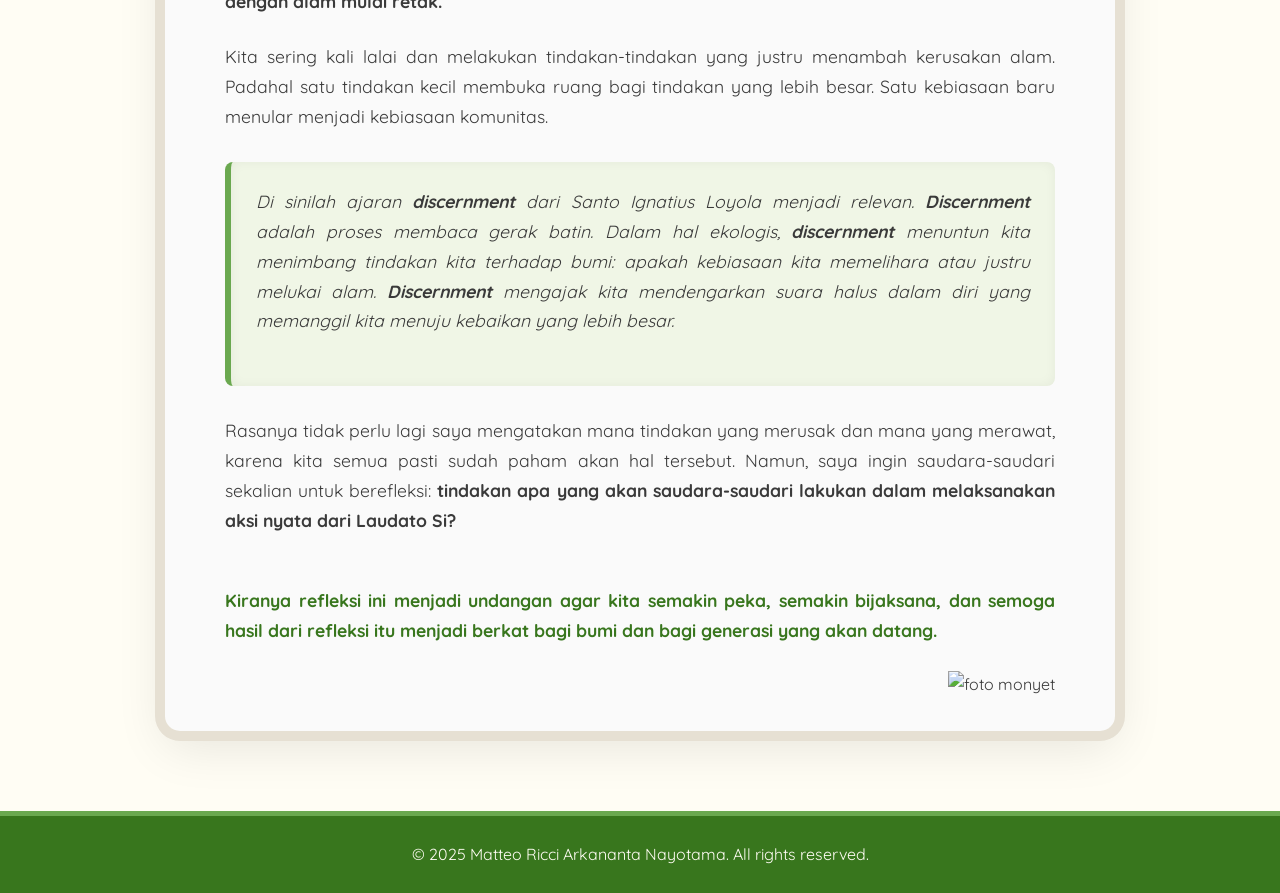
==== commit 3fb74b55: "Update index.html" ====
--- a/index.html
+++ b/index.html
@@ -15,7 +15,7 @@
             <p class="subtitle">Seorang Pelajar, Penjaga Rumah Bersama</p>
             <div class="introduction-box">
                 <p>Hai, saya <b>Matteo Ricci Arkananta Nayotama</b>.</p>
-                <p>Saya adalah seorang pelajar yang memiliki kegelisahan akan permasalahan alam di masa sekarang ini. Oleh karena itu saya membuat sebuah website tentang pengolahan sampah dan juga sebuah pesan <b>Laudato'si</b></b>.</p>
+                <p>Saya adalah seorang pelajar yang memiliki kemampuan di bidang menulis dan mengumpulkan data, oleh sebab itu aku membuat sebuah proyek yang bertemakan laudato si dan berisi tentang pengolahan sampah rumah tangga  <b>Laudato'si</b></b>.</p>
             </div>
         </div>
     </header>
